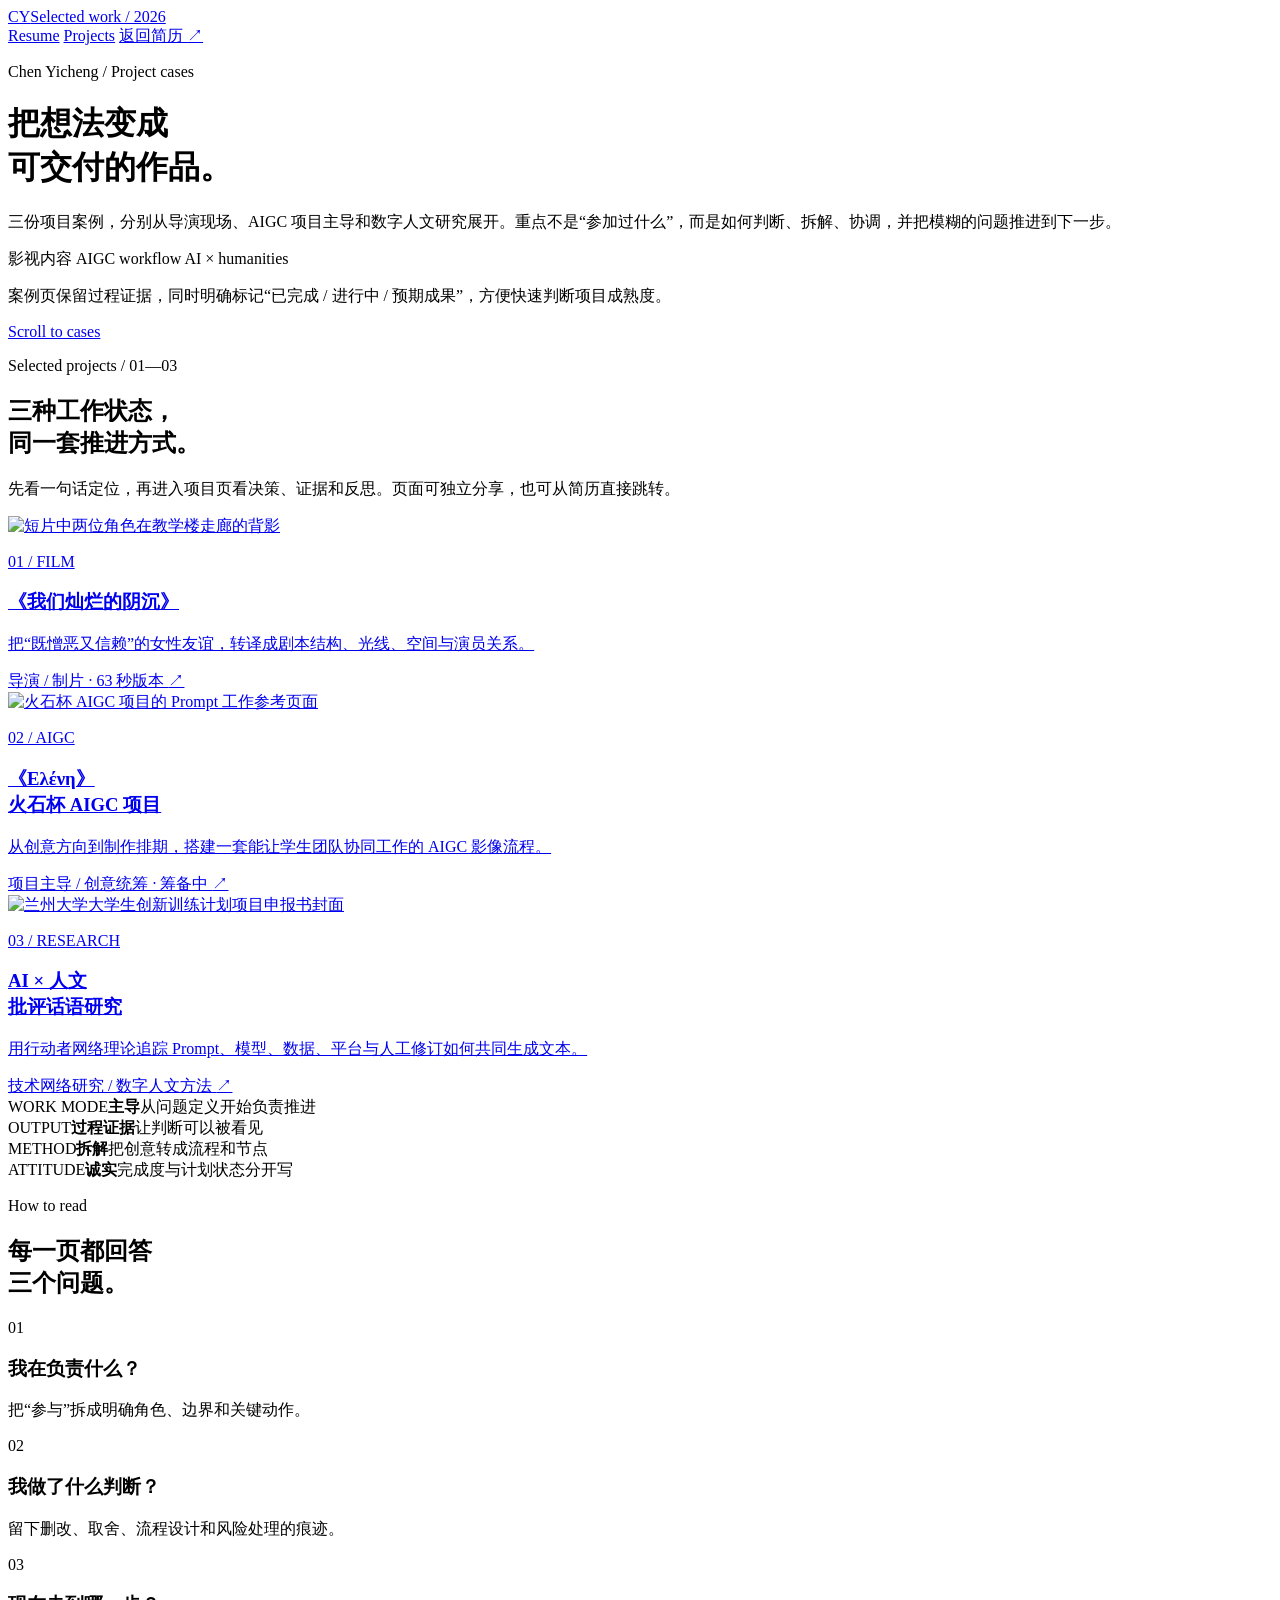
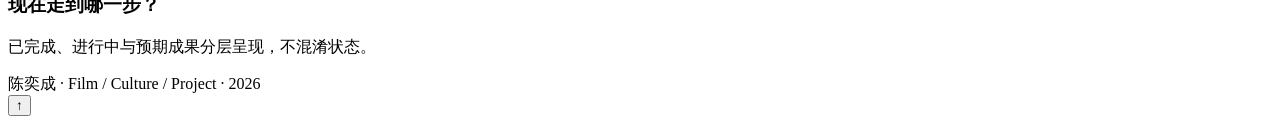
==== projects/index.html @ 1e3fca1b "Add project showcase pages" ====
<!doctype html>
<html lang="zh-CN">
<head>
  <meta charset="utf-8">
  <meta name="viewport" content="width=device-width, initial-scale=1">
  <meta name="description" content="陈奕成的精选项目案例：影视创作、AIGC 影像主导与 AI × 人文研究。">
  <title>陈奕成 · Selected Projects</title>
  <link rel="stylesheet" href="assets/projects.css">
</head>
<body>
  <nav class="topbar" aria-label="项目导航">
    <a class="brand" href="../陈奕成_个人简历.html"><span class="brand-mark">CY</span><span>Selected work / 2026</span></a>
    <div class="nav-links">
      <a href="../陈奕成_个人简历.html">Resume</a>
      <a href="#projects" aria-current="page">Projects</a>
      <a class="nav-back" href="../陈奕成_个人简历.html">返回简历 <span aria-hidden="true">↗</span></a>
    </div>
  </nav>

  <header class="hub-hero">
    <div class="hero-inner">
      <div class="hero-copy">
        <p class="hero-kicker">Chen Yicheng / Project cases</p>
        <h1>把想法变成<br><span>可交付的作品。</span></h1>
        <p class="hero-lede">三份项目案例，分别从导演现场、AIGC 项目主导和数字人文研究展开。重点不是“参加过什么”，而是如何判断、拆解、协调，并把模糊的问题推进到下一步。</p>
        <div class="hero-meta">
          <span class="hero-chip">影视内容</span>
          <span class="hero-chip">AIGC workflow</span>
          <span class="hero-chip">AI × humanities</span>
        </div>
      </div>
      <div class="hero-foot">
        <p class="hero-note">案例页保留过程证据，同时明确标记“已完成 / 进行中 / 预期成果”，方便快速判断项目成熟度。</p>
        <a class="scroll-cue" href="#projects">Scroll to cases</a>
      </div>
    </div>
  </header>

  <main>
    <section class="section-band" id="projects">
      <div class="section-inner">
        <div class="section-head">
          <div>
            <p class="eyebrow">Selected projects / 01—03</p>
            <h2>三种工作状态，<br>同一套推进方式。</h2>
          </div>
          <p>先看一句话定位，再进入项目页看决策、证据和反思。页面可独立分享，也可从简历直接跳转。</p>
        </div>
        <div class="project-grid">
          <a class="project-card" href="canyin.html">
            <div class="project-card-media"><img src="assets/images/canyin-film-35.webp" alt="短片中两位角色在教学楼走廊的背影"></div>
            <div class="project-card-body">
              <p class="project-number">01 / FILM</p>
              <h3>《我们灿烂的阴沉》</h3>
              <p>把“既憎恶又信赖”的女性友谊，转译成剧本结构、光线、空间与演员关系。</p>
              <span class="project-card-link">导演 / 制片 · 63 秒版本 <span aria-hidden="true">↗</span></span>
            </div>
          </a>
          <a class="project-card" href="aigc-huoshi.html">
            <div class="project-card-media"><img src="assets/images/huoshi-prompt.webp" alt="火石杯 AIGC 项目的 Prompt 工作参考页面"></div>
            <div class="project-card-body">
              <p class="project-number">02 / AIGC</p>
              <h3>《Ελένη》<br>火石杯 AIGC 项目</h3>
              <p>从创意方向到制作排期，搭建一套能让学生团队协同工作的 AIGC 影像流程。</p>
              <span class="project-card-link">项目主导 / 创意统筹 · 筹备中 <span aria-hidden="true">↗</span></span>
            </div>
          </a>
          <a class="project-card" href="aigc-humanities.html">
            <div class="project-card-media"><img src="assets/images/humanities-cover.webp" alt="兰州大学大学生创新训练计划项目申报书封面"></div>
            <div class="project-card-body">
              <p class="project-number">03 / RESEARCH</p>
              <h3>AI × 人文<br>批评话语研究</h3>
              <p>用行动者网络理论追踪 Prompt、模型、数据、平台与人工修订如何共同生成文本。</p>
              <span class="project-card-link">技术网络研究 / 数字人文方法 <span aria-hidden="true">↗</span></span>
            </div>
          </a>
        </div>
        <div class="feature-strip" aria-label="项目速览">
          <div><span>WORK MODE</span><strong>主导</strong><span>从问题定义开始负责推进</span></div>
          <div><span>OUTPUT</span><strong>过程证据</strong><span>让判断可以被看见</span></div>
          <div><span>METHOD</span><strong>拆解</strong><span>把创意转成流程和节点</span></div>
          <div><span>ATTITUDE</span><strong>诚实</strong><span>完成度与计划状态分开写</span></div>
        </div>
      </div>
    </section>

    <section class="section-band blue">
      <div class="section-inner split">
        <div>
          <p class="eyebrow">How to read</p>
          <h2>每一页都回答<br>三个问题。</h2>
        </div>
        <div class="decision-grid">
          <div class="decision"><span class="index">01</span><h3>我在负责什么？</h3><p>把“参与”拆成明确角色、边界和关键动作。</p></div>
          <div class="decision"><span class="index">02</span><h3>我做了什么判断？</h3><p>留下删改、取舍、流程设计和风险处理的痕迹。</p></div>
          <div class="decision"><span class="index">03</span><h3>现在走到哪一步？</h3><p>已完成、进行中与预期成果分层呈现，不混淆状态。</p></div>
        </div>
      </div>
    </section>
  </main>

  <footer class="footer">陈奕成 · Film / Culture / Project · <span data-year>2026</span></footer>
  <button class="back-top" data-back-top type="button" aria-label="返回顶部" title="返回顶部">↑</button>
<script src="assets/projects.js"></script>
</body>
</html>
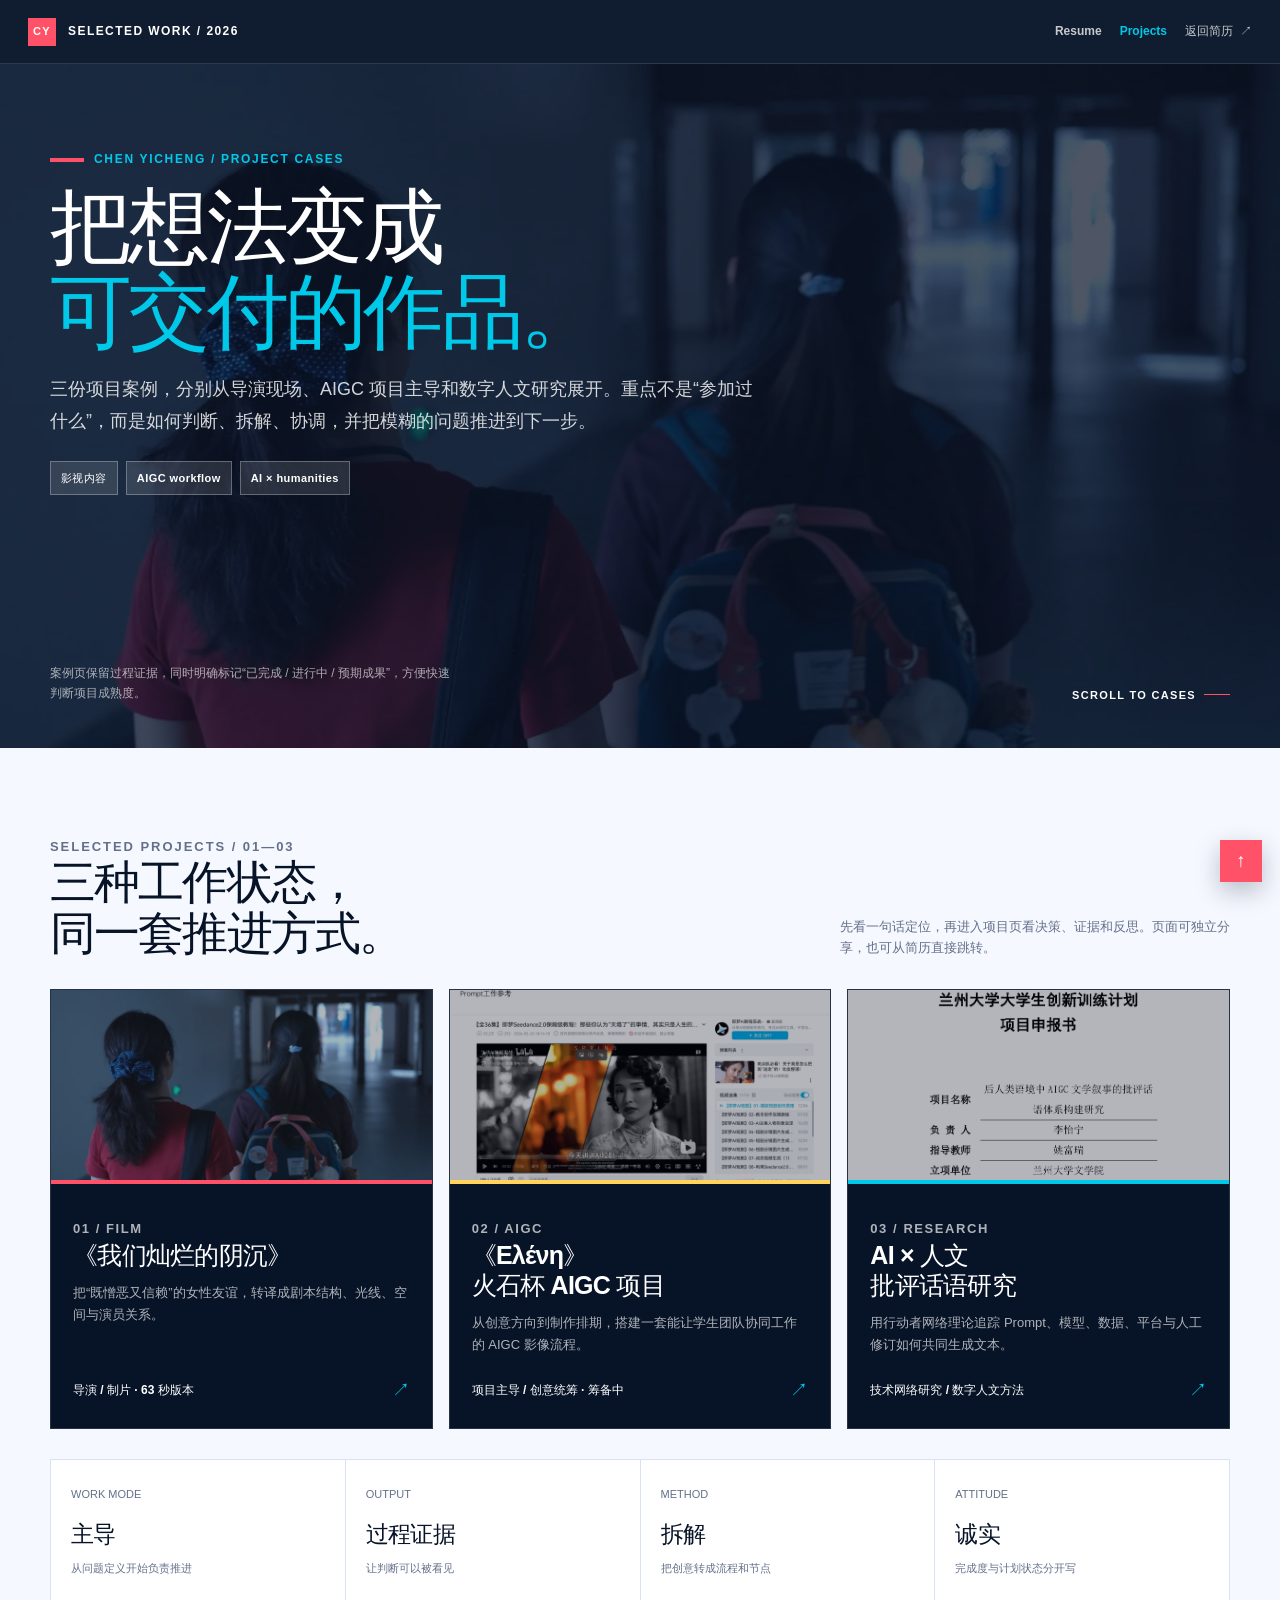
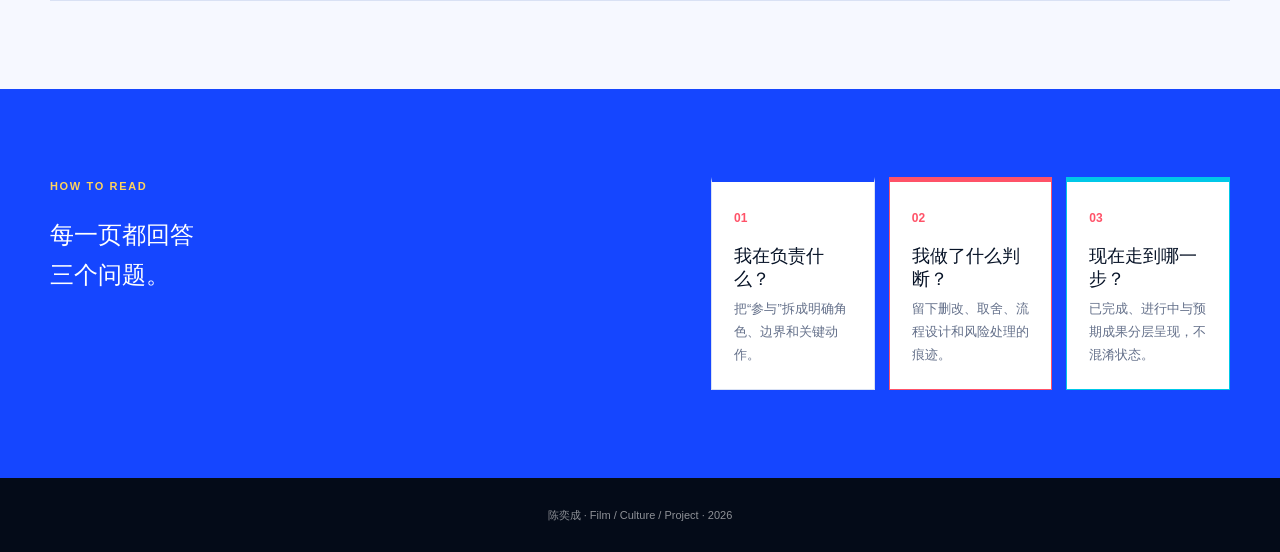
==== commit ddd27183: "Apply latest saved project edits" ====
--- a/projects/index.html
+++ b/projects/index.html
@@ -1,4 +1,4 @@
-<!doctype html>
+﻿<!doctype html>
 <html lang="zh-CN">
 <head>
   <meta charset="utf-8">
@@ -101,6 +101,9 @@
 
   <footer class="footer">陈奕成 · Film / Culture / Project · <span data-year>2026</span></footer>
   <button class="back-top" data-back-top type="button" aria-label="返回顶部" title="返回顶部">↑</button>
+<script src="assets/editor-content.js"></script>
 <script src="assets/projects.js"></script>
+<script src="assets/editor.js"></script>
 </body>
 </html>
+
--- a/projects/assets/projects.css
+++ b/projects/assets/projects.css
@@ -0,0 +1,248 @@
+:root {
+  --ink: #071327;
+  --ink-soft: #253453;
+  --muted: #64708a;
+  --paper: #f6f8ff;
+  --white: #ffffff;
+  --line: #d9e1f4;
+  --klein: #1546ff;
+  --klein-deep: #0829b5;
+  --klein-wash: rgba(21, 70, 255, .10);
+  --cyan: #00c8e8;
+  --coral: #ff5268;
+  --yellow: #ffd35c;
+  --violet: #7657df;
+  --shadow: 0 20px 60px rgba(11, 30, 80, .13);
+  --max: 1180px;
+  font-family: "Aptos", "Noto Sans SC", "Microsoft YaHei", sans-serif;
+  color: var(--ink);
+  background: var(--paper);
+  font-synthesis: none;
+}
+
+* { box-sizing: border-box; }
+html { scroll-behavior: smooth; }
+body { margin: 0; background: var(--paper); color: var(--ink); line-height: 1.65; }
+body::selection { color: #fff; background: var(--klein); }
+a { color: inherit; text-decoration: none; }
+img, video { display: block; max-width: 100%; }
+button { font: inherit; }
+
+.topbar {
+  position: sticky;
+  z-index: 20;
+  top: 0;
+  display: flex;
+  align-items: center;
+  justify-content: space-between;
+  min-height: 64px;
+  padding: 0 28px;
+  color: #fff;
+  background: rgba(7, 19, 39, .96);
+  border-bottom: 1px solid rgba(255, 255, 255, .12);
+}
+.brand { display: inline-flex; gap: 12px; align-items: center; font-size: 12px; font-weight: 900; letter-spacing: .12em; text-transform: uppercase; }
+.brand-mark { display: grid; place-items: center; width: 28px; height: 28px; color: #fff; background: var(--coral); font-size: 11px; font-weight: 950; }
+.nav-links { display: flex; gap: 18px; align-items: center; font-size: 12px; font-weight: 800; }
+.nav-links a { opacity: .76; transition: opacity .2s ease, color .2s ease; }
+.nav-links a:hover, .nav-links a[aria-current="page"] { color: var(--cyan); opacity: 1; }
+.nav-back { display: inline-flex; align-items: center; gap: 7px; color: #fff; }
+
+.hub-hero, .case-hero {
+  position: relative;
+  isolation: isolate;
+  overflow: hidden;
+  min-height: 76vh;
+  color: #fff;
+  background-color: #071327;
+  background-position: center;
+  background-size: cover;
+}
+.hub-hero { background-image: url("images/canyin-film-35.webp"); }
+.case-hero.canyin { background-image: url("images/canyin-film-35.webp"); }
+.case-hero.huoshi { background-image: url("images/huoshi-prompt.webp"); }
+.case-hero.humanities { background-image: url("images/humanities-cover.webp"); }
+.hub-hero::before, .case-hero::before { position: absolute; z-index: -1; inset: 0; content: ""; background: rgba(5, 15, 36, .70); }
+.case-hero.huoshi::before { background: rgba(7, 19, 39, .79); }
+.case-hero.humanities::before { background: rgba(21, 41, 126, .76); }
+.hero-inner { display: flex; flex-direction: column; justify-content: space-between; width: min(var(--max), calc(100% - 56px)); min-height: 76vh; margin: 0 auto; padding: 86px 0 44px; }
+.hero-kicker { display: flex; align-items: center; gap: 10px; margin: 0; color: var(--cyan); font-size: 12px; font-weight: 900; letter-spacing: .14em; text-transform: uppercase; }
+.hero-kicker::before { width: 34px; height: 4px; content: ""; background: var(--coral); }
+.hero-copy { max-width: 820px; }
+.hero-copy h1 { max-width: 900px; margin: 14px 0 20px; font-size: clamp(42px, 7vw, 82px); font-weight: 950; letter-spacing: -.045em; line-height: 1.04; }
+.hero-copy h1 span { color: var(--cyan); }
+.hub-hero .hero-copy h1 { max-width: 720px; }
+.hero-lede { max-width: 720px; margin: 0; color: rgba(255, 255, 255, .82); font-size: 18px; line-height: 1.75; }
+.hero-meta { display: flex; flex-wrap: wrap; gap: 8px; margin-top: 24px; }
+.hero-chip { padding: 7px 10px; border: 1px solid rgba(255, 255, 255, .28); background: rgba(255, 255, 255, .12); color: #fff; font-size: 11px; font-weight: 850; letter-spacing: .04em; }
+.hero-foot { display: flex; align-items: end; justify-content: space-between; gap: 24px; }
+.hero-note { max-width: 410px; margin: 0; color: rgba(255, 255, 255, .64); font-size: 12px; }
+.scroll-cue { display: inline-flex; align-items: center; gap: 8px; color: #fff; font-size: 11px; font-weight: 900; letter-spacing: .12em; text-transform: uppercase; }
+.scroll-cue::after { width: 26px; height: 1px; content: ""; background: var(--coral); }
+
+.section-band { padding: 88px 0; background: var(--paper); }
+.section-band.alt { color: #fff; background: var(--ink); }
+.section-band.blue { background: var(--klein); color: #fff; }
+.section-inner { width: min(var(--max), calc(100% - 56px)); margin: 0 auto; }
+.section-head { display: flex; align-items: end; justify-content: space-between; gap: 24px; margin-bottom: 30px; }
+.section-head h2 { max-width: 680px; margin: 0; font-size: clamp(28px, 4vw, 46px); font-weight: 950; letter-spacing: -.04em; line-height: 1.1; }
+.section-head p { max-width: 390px; margin: 0; color: var(--muted); font-size: 13px; }
+.alt .section-head p, .blue .section-head p { color: rgba(255, 255, 255, .68); }
+.eyebrow { margin: 0 0 11px; color: var(--coral); font-size: 11px; font-weight: 950; letter-spacing: .15em; text-transform: uppercase; }
+.blue .eyebrow, .alt .eyebrow { color: var(--yellow); }
+.lead { max-width: 780px; margin: 0; font-size: 18px; line-height: 1.8; }
+.small { color: var(--muted); font-size: 12px; }
+.alt .small { color: rgba(255, 255, 255, .66); }
+
+.project-grid { display: grid; grid-template-columns: repeat(3, minmax(0, 1fr)); gap: 16px; }
+.project-card { position: relative; overflow: hidden; display: flex; flex-direction: column; min-height: 410px; color: #fff; background: var(--ink); border: 1px solid rgba(255, 255, 255, .13); }
+.project-card::after { position: absolute; inset: 0; content: ""; pointer-events: none; border: 5px solid transparent; }
+.project-card:hover::after { border-color: var(--cyan); }
+.project-card-media { position: relative; height: 190px; overflow: hidden; }
+.project-card-media img { width: 100%; height: 100%; object-fit: cover; transition: transform .35s ease; }
+.project-card:hover .project-card-media img { transform: scale(1.04); }
+.project-card-media::after { position: absolute; inset: 0; content: ""; background: rgba(4, 12, 30, .30); pointer-events: none; }
+.project-card-body { display: flex; flex: 1; flex-direction: column; padding: 22px; border-top: 4px solid var(--coral); }
+.project-card:nth-child(2) .project-card-body { border-color: var(--yellow); }
+.project-card:nth-child(3) .project-card-body { border-color: var(--cyan); }
+.project-number { margin: 0 0 16px; color: var(--cyan); font-size: 11px; font-weight: 900; letter-spacing: .12em; }
+.project-card h3 { margin: 0; font-size: 25px; font-weight: 950; letter-spacing: -.03em; line-height: 1.2; }
+.project-card p { margin: 12px 0 0; color: rgba(255, 255, 255, .68); font-size: 13px; line-height: 1.7; }
+.project-card-link { display: inline-flex; align-items: center; justify-content: space-between; margin-top: auto; padding-top: 20px; color: #fff; font-size: 12px; font-weight: 900; }
+.project-card-link span { color: var(--cyan); font-size: 18px; }
+
+.feature-strip { display: grid; grid-template-columns: repeat(4, minmax(0, 1fr)); gap: 1px; margin-top: 30px; background: var(--line); border: 1px solid var(--line); }
+.feature-strip > div { min-height: 124px; padding: 20px; background: var(--white); }
+.feature-strip strong { display: block; margin-top: 10px; font-size: 23px; font-weight: 950; letter-spacing: -.03em; }
+.feature-strip span { color: var(--muted); font-size: 11px; }
+
+.split { display: grid; grid-template-columns: minmax(0, 1.08fr) minmax(280px, .92fr); gap: 52px; align-items: start; }
+.split.reverse { grid-template-columns: minmax(280px, .92fr) minmax(0, 1.08fr); }
+.statement { padding: 28px; color: var(--ink); background: rgba(21, 70, 255, .11); border-left: 6px solid var(--klein); }
+.statement.coral { border-color: var(--coral); background: rgba(255, 82, 104, .11); }
+.statement.yellow { border-color: var(--yellow); background: rgba(255, 211, 92, .18); }
+.statement h3 { margin: 0 0 10px; font-size: 20px; font-weight: 950; }
+.statement p { margin: 0; color: var(--ink-soft); font-size: 14px; line-height: 1.8; }
+.fact-list { display: grid; gap: 10px; margin: 0; }
+.fact-list div { display: grid; grid-template-columns: 110px 1fr; gap: 16px; padding: 12px 0; border-bottom: 1px solid var(--line); }
+.fact-list dt { color: var(--muted); font-size: 11px; font-weight: 900; letter-spacing: .08em; text-transform: uppercase; }
+.fact-list dd { margin: 0; font-size: 13px; font-weight: 750; }
+.alt .fact-list div { border-color: rgba(255, 255, 255, .16); }
+.alt .fact-list dt { color: rgba(255, 255, 255, .55); }
+
+.decision-grid { display: grid; grid-template-columns: repeat(3, minmax(0, 1fr)); gap: 14px; }
+.decision { padding: 22px; background: var(--white); border: 1px solid var(--line); border-top: 5px solid var(--klein); }
+.decision:nth-child(2) { border-color: var(--coral); }
+.decision:nth-child(3) { border-color: var(--cyan); }
+.decision .index { color: var(--coral); font-size: 12px; font-weight: 950; }
+.decision h3 { margin: 14px 0 7px; font-size: 18px; font-weight: 950; line-height: 1.3; }
+.decision p { margin: 0; color: var(--muted); font-size: 13px; line-height: 1.75; }
+.blue .decision { color: var(--ink); }
+
+.process { display: grid; grid-template-columns: repeat(5, minmax(0, 1fr)); gap: 0; counter-reset: step; }
+.process-step { position: relative; min-height: 190px; padding: 22px 18px 12px; border-top: 2px solid rgba(255, 255, 255, .30); }
+.process-step::before { position: absolute; top: -8px; left: 0; width: 14px; height: 14px; content: ""; background: var(--coral); border: 3px solid var(--ink); }
+.process-step + .process-step { border-left: 1px solid rgba(255, 255, 255, .18); }
+.process-step small { color: var(--cyan); font-size: 10px; font-weight: 900; letter-spacing: .12em; text-transform: uppercase; }
+.process-step h3 { margin: 14px 0 7px; font-size: 17px; line-height: 1.25; }
+.process-step p { margin: 0; color: rgba(255, 255, 255, .65); font-size: 12px; line-height: 1.7; }
+
+.media-grid { display: grid; grid-template-columns: repeat(3, minmax(0, 1fr)); gap: 12px; }
+.media-grid figure, .wide-figure { margin: 0; }
+.media-grid figure { overflow: hidden; background: var(--ink); }
+.media-grid img { width: 100%; aspect-ratio: 16 / 10; object-fit: cover; cursor: zoom-in; }
+figcaption { padding: 11px 13px; color: var(--muted); background: var(--white); font-size: 11px; line-height: 1.5; }
+.alt figcaption { color: rgba(255, 255, 255, .68); background: #102044; }
+.wide-figure { overflow: hidden; background: #0d1c3c; }
+.wide-figure img { width: 100%; max-height: 590px; object-fit: contain; cursor: zoom-in; }
+.doc-pair { display: grid; grid-template-columns: repeat(2, minmax(0, 1fr)); gap: 14px; }
+.doc-pair figure { margin: 0; padding: 14px; background: #fff; border: 1px solid var(--line); }
+.doc-pair img { width: 100%; aspect-ratio: 1 / 1.42; object-fit: contain; cursor: zoom-in; }
+
+.quote { margin: 0; padding: 26px 30px; color: #fff; background: var(--klein-deep); border-left: 8px solid var(--coral); font-size: 23px; font-weight: 850; letter-spacing: -.02em; line-height: 1.55; }
+.quote cite { display: block; margin-top: 15px; color: rgba(255, 255, 255, .64); font-size: 11px; font-style: normal; font-weight: 700; letter-spacing: .06em; }
+.metric-grid { display: grid; grid-template-columns: repeat(3, minmax(0, 1fr)); gap: 12px; }
+.metric { padding: 19px; background: rgba(255, 255, 255, .12); border: 1px solid rgba(255, 255, 255, .22); }
+.metric strong { display: block; color: var(--yellow); font-size: 30px; font-weight: 950; line-height: 1; }
+.metric span { display: block; margin-top: 9px; color: rgba(255, 255, 255, .72); font-size: 12px; }
+
+.link-row { display: flex; flex-wrap: wrap; gap: 10px; margin-top: 22px; }
+.button { display: inline-flex; align-items: center; gap: 8px; min-height: 42px; padding: 0 14px; color: #fff; background: var(--klein); border: 1px solid var(--klein); font-size: 12px; font-weight: 900; transition: transform .2s ease, background .2s ease; }
+.button:hover { transform: translateY(-2px); background: var(--klein-deep); }
+.button.outline { color: var(--ink); background: transparent; border-color: var(--ink); }
+.button.outline:hover { color: #fff; background: var(--ink); }
+.button.coral { background: var(--coral); border-color: var(--coral); }
+.button.coral:hover { background: #e13e56; }
+.button.light { color: var(--ink); background: #fff; border-color: #fff; }
+.button.light:hover { background: var(--yellow); border-color: var(--yellow); }
+
+.next-band { padding: 46px 0 76px; background: var(--ink); color: #fff; }
+.next-inner { display: flex; align-items: center; justify-content: space-between; gap: 24px; width: min(var(--max), calc(100% - 56px)); margin: 0 auto; }
+.next-inner h2 { margin: 0; font-size: 24px; font-weight: 950; }
+.next-inner p { margin: 5px 0 0; color: rgba(255, 255, 255, .62); font-size: 12px; }
+.footer { padding: 28px; color: rgba(255, 255, 255, .55); background: #040b18; font-size: 11px; text-align: center; }
+.back-top { position: fixed; right: 18px; bottom: 18px; z-index: 15; display: grid; place-items: center; width: 42px; height: 42px; color: #fff; background: var(--coral); border: 0; cursor: pointer; font-size: 19px; box-shadow: 0 9px 24px rgba(5, 15, 36, .25); }
+
+dialog.lightbox { width: min(1000px, calc(100% - 28px)); padding: 0; color: #fff; background: #061126; border: 1px solid rgba(255, 255, 255, .24); box-shadow: var(--shadow); }
+dialog.lightbox::backdrop { background: rgba(0, 0, 0, .82); }
+.lightbox img { width: 100%; max-height: 78vh; object-fit: contain; }
+.lightbox-bar { display: flex; align-items: center; justify-content: space-between; gap: 14px; padding: 12px 16px; font-size: 12px; }
+.lightbox-close { width: 34px; height: 34px; color: #fff; background: transparent; border: 1px solid rgba(255, 255, 255, .4); cursor: pointer; }
+
+.editor-toolbar { position: fixed; z-index: 40; left: 18px; bottom: 18px; display: flex; align-items: center; gap: 7px; max-width: calc(100% - 88px); padding: 7px; color: #fff; background: rgba(7, 19, 39, .96); border: 1px solid rgba(255, 255, 255, .18); box-shadow: 0 12px 36px rgba(5, 15, 36, .28); }
+.editor-toolbar button, .editor-image-replace { min-height: 34px; padding: 0 11px; display: inline-flex; align-items: center; color: #fff; background: var(--klein); border: 0; cursor: pointer; font-size: 11px; font-weight: 900; }
+.editor-toolbar button:hover, .editor-image-replace:hover, .editor-image-replace[data-ready="true"] { background: var(--coral); }
+.editor-toolbar button:disabled { cursor: wait; opacity: .55; }
+.editor-image-replace[aria-disabled="true"] { cursor: not-allowed; opacity: .5; background: rgba(255, 255, 255, .16); }
+.editor-status { max-width: 310px; padding: 0 6px; color: rgba(255, 255, 255, .68); font-size: 10px; }
+.editor-status[data-kind="success"] { color: #71f2c5; }
+.editor-status[data-kind="error"] { color: #ff9aab; }
+.editor-active [data-editor-text-key] { outline: 2px dashed rgba(0, 200, 232, .72); outline-offset: 4px; cursor: text; }
+.editor-active [data-editor-text-key]:focus { outline: 3px solid var(--coral); background: rgba(255, 255, 255, .12); }
+.editor-active main img { cursor: pointer !important; outline: 3px dashed var(--yellow); outline-offset: -5px; }
+.editor-active main img.editor-image-selected { outline: 4px solid var(--coral); outline-offset: -4px; filter: saturate(1.08) contrast(1.04); }
+.editor-active main figure { position: relative; }
+.editor-active main figure::after { position: absolute; top: 8px; right: 8px; padding: 4px 7px; content: "点击选中图片"; color: #fff; background: rgba(7, 19, 39, .86); pointer-events: none; font-size: 9px; font-weight: 850; }
+
+@media (max-width: 860px) {
+  .topbar { padding: 0 18px; }
+  .nav-links { gap: 11px; font-size: 11px; }
+  .hero-inner, .section-inner, .next-inner { width: min(var(--max), calc(100% - 36px)); }
+  .hero-inner { padding-top: 66px; }
+  .project-grid, .decision-grid, .metric-grid { grid-template-columns: 1fr; }
+  .project-card { min-height: 0; }
+  .feature-strip { grid-template-columns: repeat(2, minmax(0, 1fr)); }
+  .split, .split.reverse { grid-template-columns: 1fr; gap: 30px; }
+  .process { grid-template-columns: 1fr; gap: 0; }
+  .process-step { min-height: 0; padding: 20px 0 23px 24px; border-top: 0; border-left: 2px solid rgba(255, 255, 255, .30); }
+  .process-step + .process-step { border-left: 2px solid rgba(255, 255, 255, .30); }
+  .process-step::before { top: 19px; left: -8px; }
+  .media-grid { grid-template-columns: repeat(2, minmax(0, 1fr)); }
+  .next-inner { align-items: flex-start; flex-direction: column; }
+}
+
+@media (max-width: 540px) {
+  .topbar { min-height: 58px; }
+  .brand { font-size: 10px; }
+  .nav-links a:not(.nav-back) { display: none; }
+  .hero-copy h1 { font-size: 46px; }
+  .hero-lede { font-size: 15px; }
+  .hero-foot { align-items: flex-start; flex-direction: column; }
+  .section-band { padding: 62px 0; }
+  .section-head { align-items: flex-start; flex-direction: column; gap: 13px; }
+  .lead { font-size: 16px; }
+  .feature-strip { grid-template-columns: 1fr 1fr; }
+  .feature-strip > div { min-height: 108px; padding: 14px; }
+  .feature-strip strong { font-size: 19px; }
+  .media-grid { grid-template-columns: 1fr; }
+  .doc-pair { grid-template-columns: 1fr; }
+  .quote { padding: 20px; font-size: 18px; }
+}
+
+@media print {
+  .topbar, .back-top, .link-row, dialog, .editor-toolbar { display: none !important; }
+  .hub-hero, .case-hero { min-height: auto; }
+  .hero-inner { min-height: 540px; }
+  .section-band { padding: 42px 0; }
+  .project-card, .decision, .statement, .media-grid figure, .doc-pair figure { break-inside: avoid; }
+}
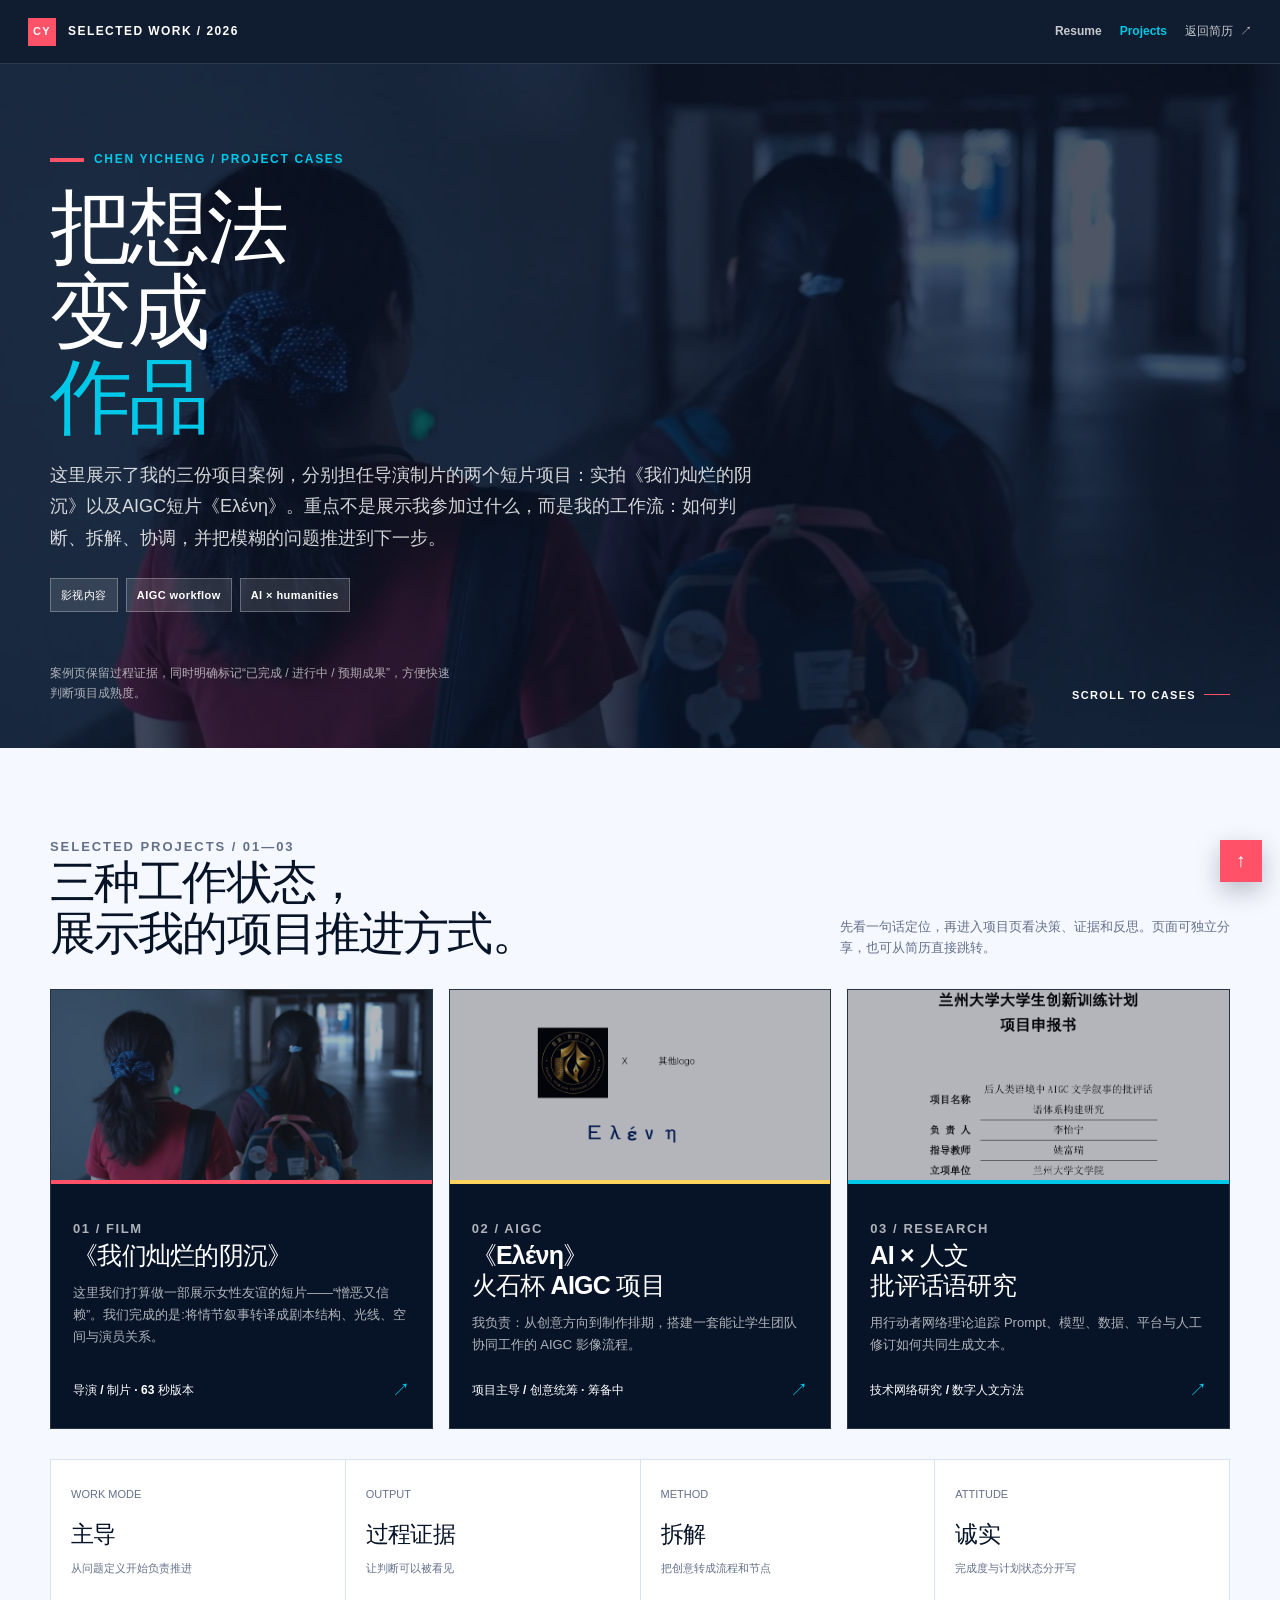
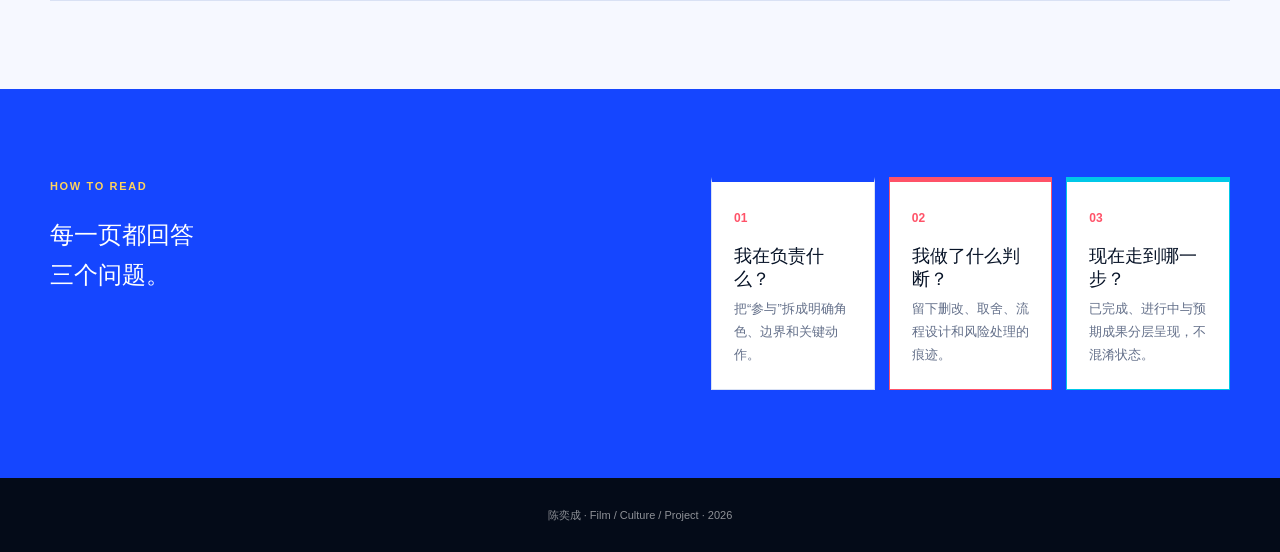
==== commit a7f5c9a8: "Refresh published project content" ====
--- a/projects/index.html
+++ b/projects/index.html
@@ -101,7 +101,7 @@
 
   <footer class="footer">陈奕成 · Film / Culture / Project · <span data-year>2026</span></footer>
   <button class="back-top" data-back-top type="button" aria-label="返回顶部" title="返回顶部">↑</button>
-<script src="assets/editor-content.js"></script>
+<script src="assets/editor-content.js?v=202608011453"></script>
 <script src="assets/projects.js"></script>
 <script src="assets/editor.js"></script>
 </body>
